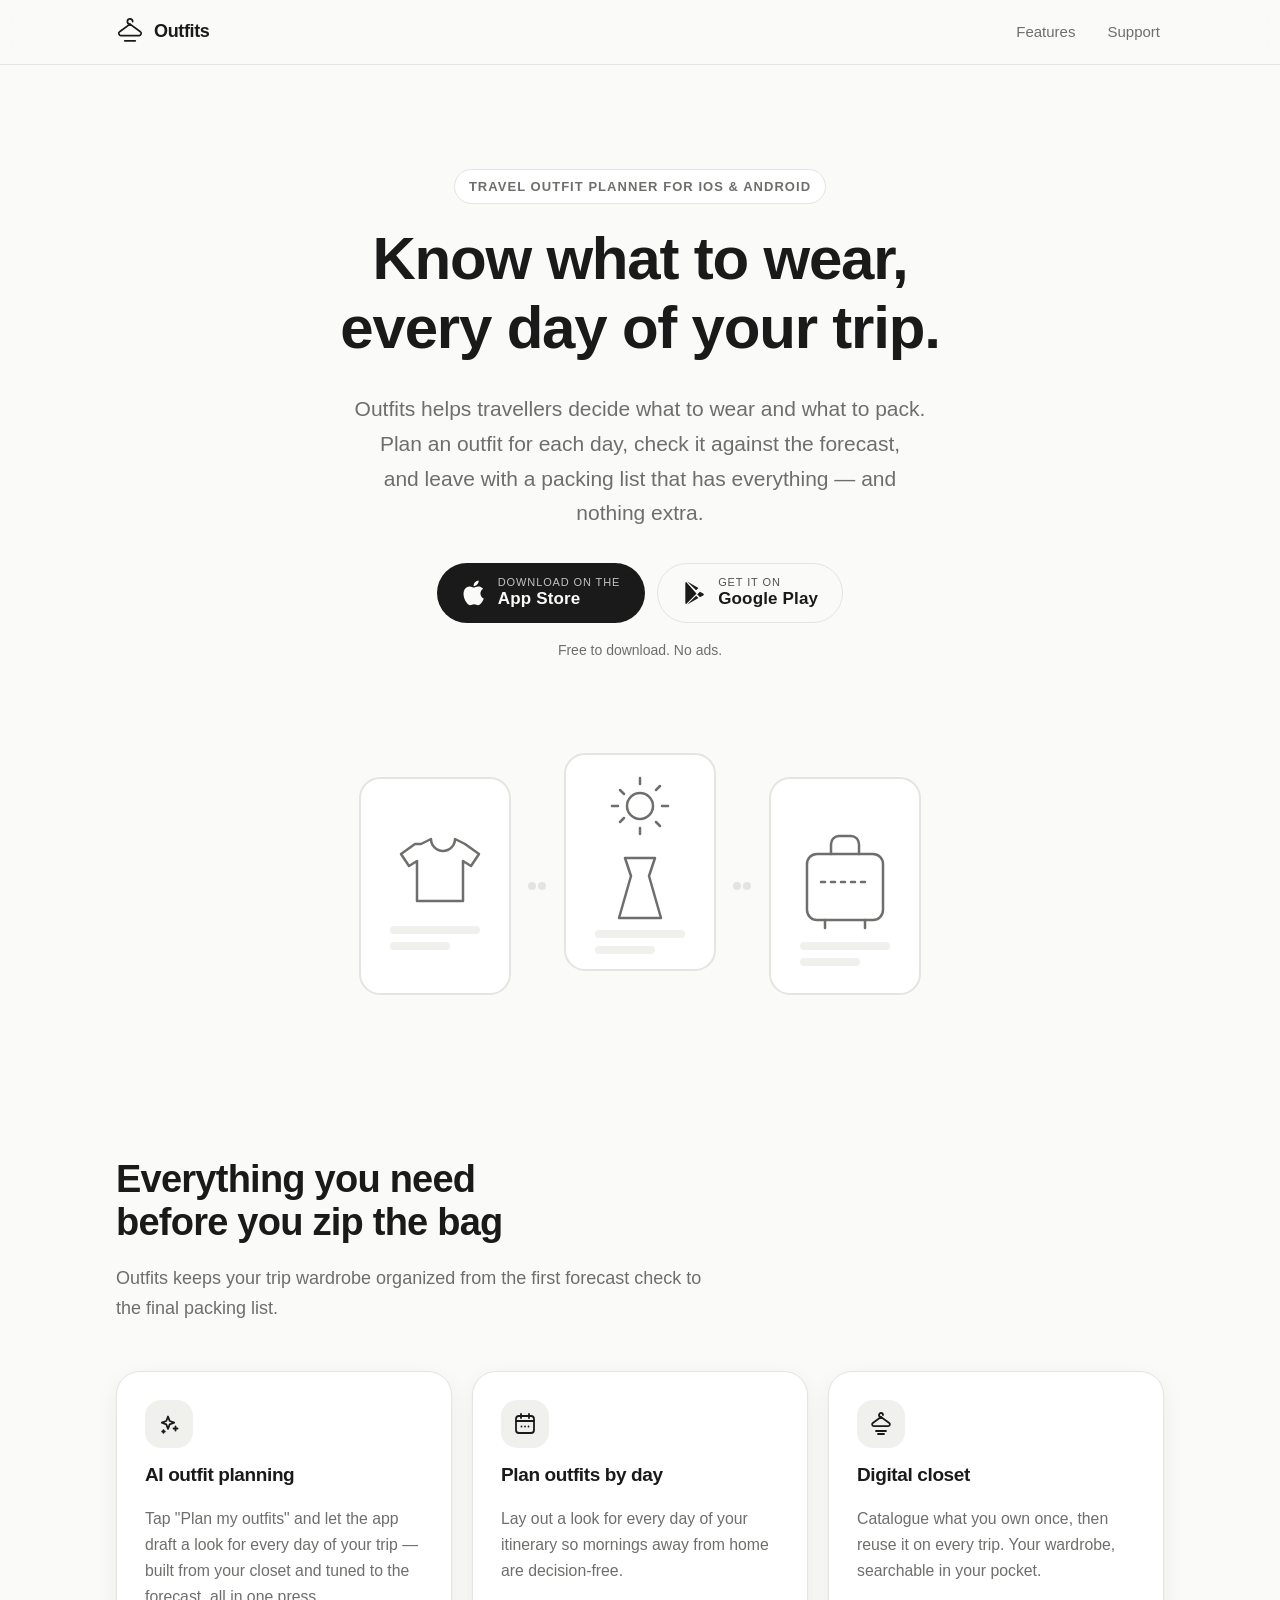
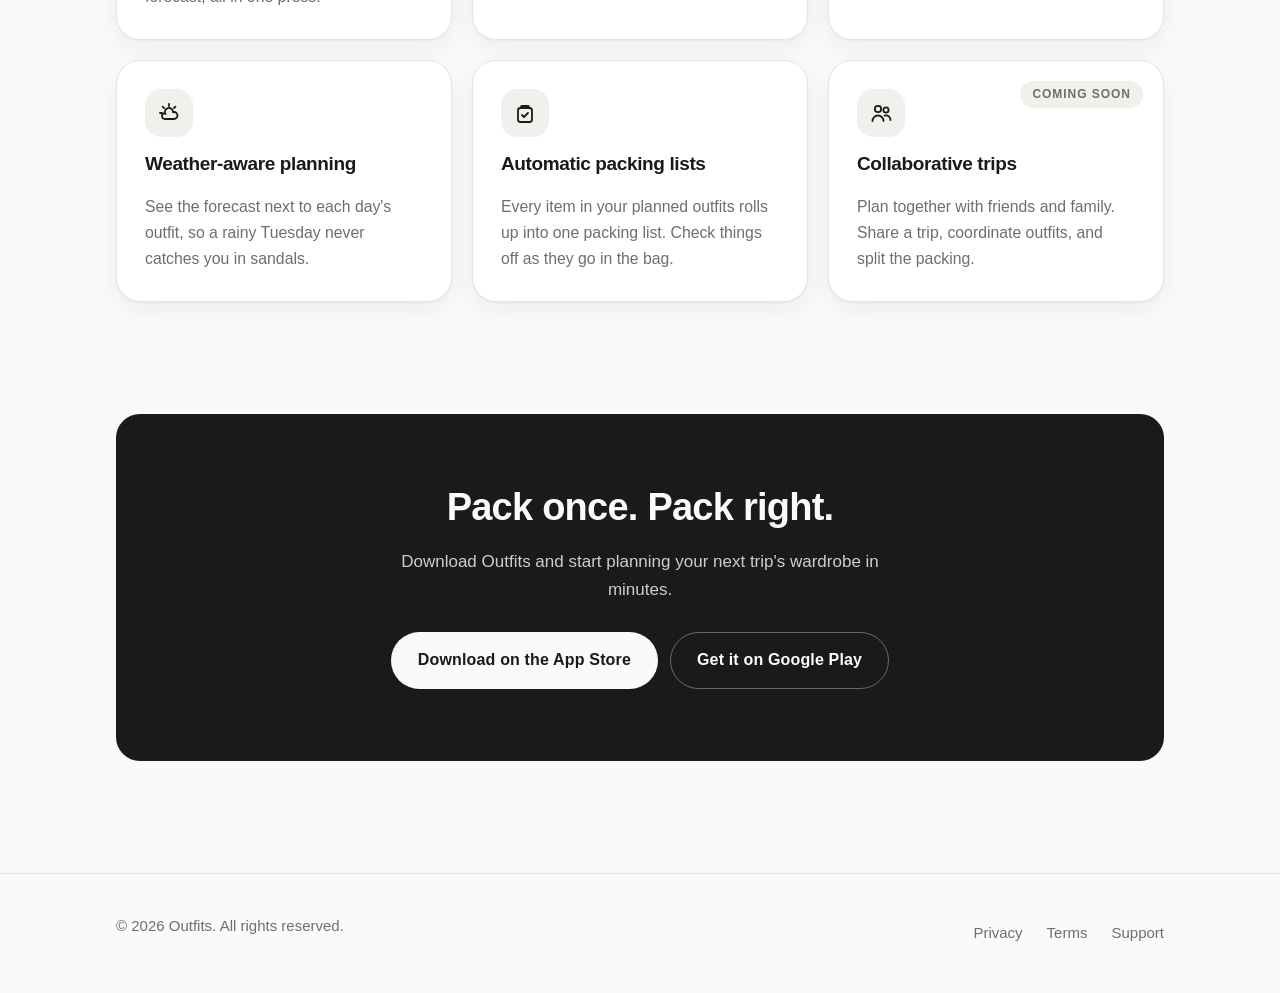
==== index.html @ 60d80e7b "Add AI outfit planning feature card, remove "Made for your phone" card Co-authored-by: Cursor <curso" ====
<!DOCTYPE html>
<html lang="en">
<head>
  <meta charset="utf-8">
  <meta name="viewport" content="width=device-width, initial-scale=1">
  <title>Outfits — Plan what to wear on every trip</title>
  <meta name="description" content="Outfits is a travel outfit planner for iOS and Android. Plan outfits for every day of a trip, organize your closet, check the forecast, and pack exactly what you need.">
  <link rel="canonical" href="https://outfitstravel.app/">

  <meta name="theme-color" content="#fafaf8" media="(prefers-color-scheme: light)">
  <meta name="theme-color" content="#0e0e0f" media="(prefers-color-scheme: dark)">

  <!-- TODO: Replace favicon.svg with the final app icon (and add a PNG fallback + apple-touch-icon if desired). -->
  <link rel="icon" href="/favicon.svg" type="image/svg+xml">

  <!-- Open Graph -->
  <meta property="og:type" content="website">
  <meta property="og:site_name" content="Outfits">
  <meta property="og:title" content="Outfits — Plan what to wear on every trip">
  <meta property="og:description" content="Plan outfits for every day of a trip, organize your closet, check the forecast, and pack exactly what you need.">
  <meta property="og:url" content="https://outfitstravel.app/">
  <!-- TODO: Create a 1200x630 social preview image and place it at /assets/og-image.png -->
  <meta property="og:image" content="https://outfitstravel.app/assets/og-image.png">

  <!-- Twitter Card -->
  <meta name="twitter:card" content="summary_large_image">
  <meta name="twitter:title" content="Outfits — Plan what to wear on every trip">
  <meta name="twitter:description" content="Plan outfits for every day of a trip, organize your closet, check the forecast, and pack exactly what you need.">
  <meta name="twitter:image" content="https://outfitstravel.app/assets/og-image.png">

  <link rel="stylesheet" href="/styles.css">
  <script src="/script.js" defer></script>
</head>
<body>
  <a class="skip-link" href="#main">Skip to content</a>

  <header class="site-header">
    <div class="container site-header__inner">
      <a class="brand" href="/" aria-label="Outfits home">
        <svg viewBox="0 0 32 32" fill="none" stroke="currentColor" stroke-width="2" stroke-linecap="round" stroke-linejoin="round" aria-hidden="true">
          <path d="M16 7a3 3 0 1 1 3-3"/>
          <path d="M16 7 4.5 15.5A2.4 2.4 0 0 0 6 20h20a2.4 2.4 0 0 0 1.5-4.5L16 7z"/>
          <path d="M10 26h12"/>
        </svg>
        Outfits
      </a>
      <nav class="site-nav" aria-label="Primary">
        <a href="/#features">Features</a>
        <a href="/support/">Support</a>
      </nav>
    </div>
  </header>

  <main id="main">
    <!-- Hero -->
    <section class="hero container">
      <p class="hero__eyebrow fade-up">Travel outfit planner for iOS &amp; Android</p>
      <h1 class="fade-up">Know what to wear,<br>every day of your trip.</h1>
      <p class="hero__lede fade-up fade-up--late">
        Outfits helps travellers decide what to wear and what to pack.
        Plan an outfit for each day, check it against the forecast, and
        leave with a packing list that has everything — and nothing extra.
      </p>
      <div class="btn-row fade-up fade-up--late">
        <!-- TODO: Replace with the real App Store URL -->
        <a class="btn btn--primary btn--store" href="https://apps.apple.com/app/idAPP_STORE_ID">
          <svg class="btn__icon" viewBox="0 0 24 24" fill="currentColor" aria-hidden="true">
            <path d="M17.05 12.54c-.03-2.9 2.37-4.29 2.48-4.36-1.35-1.97-3.45-2.24-4.2-2.27-1.79-.18-3.49 1.05-4.4 1.05-.9 0-2.3-1.02-3.79-1-1.95.03-3.74 1.13-4.74 2.87-2.02 3.5-.52 8.69 1.45 11.53.96 1.39 2.11 2.95 3.62 2.9 1.45-.06 2-.94 3.75-.94s2.25.94 3.79.91c1.56-.03 2.55-1.42 3.51-2.82 1.1-1.62 1.56-3.18 1.58-3.26-.03-.02-3.03-1.16-3.05-4.61zM14.16 4.02c.8-.97 1.34-2.32 1.19-3.66-1.15.05-2.55.77-3.38 1.74-.74.86-1.39 2.23-1.22 3.55 1.29.1 2.6-.65 3.41-1.63z"/>
          </svg>
          <span class="btn__label"><small>Download on the</small><span>App Store</span></span>
        </a>
        <!-- TODO: Replace with the real Google Play URL -->
        <a class="btn btn--secondary btn--store" href="https://play.google.com/store/apps/details?id=ANDROID_PACKAGE_NAME">
          <svg class="btn__icon" viewBox="0 0 24 24" fill="currentColor" aria-hidden="true">
            <path d="M3.6 1.8c-.34.36-.54.9-.54 1.6v17.2c0 .7.2 1.24.54 1.6l.08.08L13.3 12.6v-.23L3.68 1.72l-.08.08zm12.9 14L14.03 13.3l2.47-2.48 3.02 1.72c.86.49.86 1.29 0 1.78l-3.02 1.5zM4.8 22.6l10.36-5.9-2.13-2.13L4.8 22.6zm0-21.2 8.23 8.03 2.13-2.13L4.8 1.4z"/>
          </svg>
          <span class="btn__label"><small>Get it on</small><span>Google Play</span></span>
        </a>
      </div>
      <p class="hero__note fade-up fade-up--late">Free to download. No ads.</p>

      <!-- Decorative illustration: day cards, weather, and a packed suitcase -->
      <div class="hero__art fade-up fade-up--late" aria-hidden="true">
        <svg viewBox="0 0 640 320" fill="none">
          <g stroke="var(--color-divider)" stroke-width="2">
            <rect x="40" y="52" width="150" height="216" rx="20" fill="var(--color-surface)"/>
            <rect x="245" y="28" width="150" height="216" rx="20" fill="var(--color-surface)"/>
            <rect x="450" y="52" width="150" height="216" rx="20" fill="var(--color-surface)"/>
          </g>
          <!-- Card 1: shirt -->
          <g stroke="var(--color-subtext)" stroke-width="2.5" stroke-linecap="round" stroke-linejoin="round">
            <path d="M95 118l-14 10 8 12 8-5v40h46v-40l8 5 8-12-14-10-10-5a12 12 0 0 1-24 0l-10 5z"/>
          </g>
          <rect x="70" y="200" width="90" height="8" rx="4" fill="var(--color-bg-2)"/>
          <rect x="70" y="216" width="60" height="8" rx="4" fill="var(--color-bg-2)"/>
          <!-- Card 2: sun + dress -->
          <g stroke="var(--color-subtext)" stroke-width="2.5" stroke-linecap="round" stroke-linejoin="round">
            <circle cx="320" cy="80" r="13"/>
            <path d="M320 58v-6M320 108v-6M342 80h6M292 80h6M336 64l4-4M300 96l4-4M336 96l4 4M300 64l4 4"/>
            <path d="M305 132h30l-6 18 12 42h-42l12-42-6-18z"/>
          </g>
          <rect x="275" y="204" width="90" height="8" rx="4" fill="var(--color-bg-2)"/>
          <rect x="275" y="220" width="60" height="8" rx="4" fill="var(--color-bg-2)"/>
          <!-- Card 3: suitcase -->
          <g stroke="var(--color-subtext)" stroke-width="2.5" stroke-linecap="round" stroke-linejoin="round">
            <rect x="487" y="128" width="76" height="66" rx="10"/>
            <path d="M511 128v-10a8 8 0 0 1 8-8h12a8 8 0 0 1 8 8v10M505 194v8M545 194v8"/>
            <path d="M501 156h48" stroke-dasharray="4 6"/>
          </g>
          <rect x="480" y="216" width="90" height="8" rx="4" fill="var(--color-bg-2)"/>
          <rect x="480" y="232" width="60" height="8" rx="4" fill="var(--color-bg-2)"/>
          <!-- Connector dots -->
          <g fill="var(--color-divider)">
            <circle cx="212" cy="160" r="4"/>
            <circle cx="222" cy="160" r="4"/>
            <circle cx="417" cy="160" r="4"/>
            <circle cx="427" cy="160" r="4"/>
          </g>
        </svg>
      </div>
    </section>

    <!-- Features -->
    <section id="features" class="section container" aria-labelledby="features-title">
      <div class="section__header reveal">
        <h2 id="features-title">Everything you need before you zip the bag</h2>
        <p>Outfits keeps your trip wardrobe organized from the first forecast check to the final packing list.</p>
      </div>
      <div class="feature-grid">
        <article class="card reveal">
          <div class="card__icon">
            <svg viewBox="0 0 24 24" fill="none" stroke="currentColor" stroke-width="1.8" stroke-linecap="round" stroke-linejoin="round" aria-hidden="true">
              <path d="M11 4.5 12.7 9l4.5 1.7-4.5 1.7L11 16.9l-1.7-4.5-4.5-1.7L9.3 9 11 4.5z"/>
              <path d="M18.5 14.5v4M16.5 16.5h4"/>
              <path d="M6.5 18.2v2.6M5.2 19.5h2.6"/>
            </svg>
          </div>
          <h3>AI outfit planning</h3>
          <p>Tap "Plan my outfits" and let the app draft a look for every day of your trip — built from your closet and tuned to the forecast, all in one press.</p>
        </article>

        <article class="card reveal">
          <div class="card__icon">
            <svg viewBox="0 0 24 24" fill="none" stroke="currentColor" stroke-width="1.8" stroke-linecap="round" stroke-linejoin="round" aria-hidden="true">
              <rect x="3" y="4" width="18" height="17" rx="3"/>
              <path d="M3 9h18M8 2v4M16 2v4M8.5 14.5h.01M12 14.5h.01M15.5 14.5h.01"/>
            </svg>
          </div>
          <h3>Plan outfits by day</h3>
          <p>Lay out a look for every day of your itinerary so mornings away from home are decision-free.</p>
        </article>

        <article class="card reveal">
          <div class="card__icon">
            <svg viewBox="0 0 24 24" fill="none" stroke="currentColor" stroke-width="1.8" stroke-linecap="round" stroke-linejoin="round" aria-hidden="true">
              <path d="M12 5a2 2 0 1 1 2-2"/>
              <path d="M12 5 3.8 11a1.8 1.8 0 0 0 1.1 3.2h14.2a1.8 1.8 0 0 0 1.1-3.2L12 5z"/>
              <path d="M7 19h10M9 22h6"/>
            </svg>
          </div>
          <h3>Digital closet</h3>
          <p>Catalogue what you own once, then reuse it on every trip. Your wardrobe, searchable in your pocket.</p>
        </article>

        <article class="card reveal">
          <div class="card__icon">
            <svg viewBox="0 0 24 24" fill="none" stroke="currentColor" stroke-width="1.8" stroke-linecap="round" stroke-linejoin="round" aria-hidden="true">
              <path d="M12 3v2M5.6 5.6l1.4 1.4M3 12h2M18.4 5.6 17 7"/>
              <path d="M8.5 13a4 4 0 1 1 7.4-2H17a3.5 3.5 0 0 1 0 7H8a3 3 0 0 1-.5-5.96"/>
            </svg>
          </div>
          <h3>Weather-aware planning</h3>
          <p>See the forecast next to each day's outfit, so a rainy Tuesday never catches you in sandals.</p>
        </article>

        <article class="card reveal">
          <div class="card__icon">
            <svg viewBox="0 0 24 24" fill="none" stroke="currentColor" stroke-width="1.8" stroke-linecap="round" stroke-linejoin="round" aria-hidden="true">
              <path d="M9 5h6a1 1 0 0 1 1 1v1H8V6a1 1 0 0 1 1-1z"/>
              <rect x="5" y="7" width="14" height="14" rx="2.5"/>
              <path d="m9 14 2 2 4-4"/>
            </svg>
          </div>
          <h3>Automatic packing lists</h3>
          <p>Every item in your planned outfits rolls up into one packing list. Check things off as they go in the bag.</p>
        </article>

        <article class="card reveal">
          <span class="tag">Coming soon</span>
          <div class="card__icon">
            <svg viewBox="0 0 24 24" fill="none" stroke="currentColor" stroke-width="1.8" stroke-linecap="round" stroke-linejoin="round" aria-hidden="true">
              <circle cx="9" cy="8" r="3.2"/>
              <path d="M3.5 20a5.5 5.5 0 0 1 11 0"/>
              <circle cx="17" cy="9" r="2.6"/>
              <path d="M15.5 14.6a4.6 4.6 0 0 1 6 4.4"/>
            </svg>
          </div>
          <h3>Collaborative trips</h3>
          <p>Plan together with friends and family. Share a trip, coordinate outfits, and split the packing.</p>
        </article>
      </div>
    </section>

    <!-- Closing CTA -->
    <section class="container" aria-labelledby="cta-title">
      <div class="cta-band reveal">
        <h2 id="cta-title">Pack once. Pack right.</h2>
        <p>Download Outfits and start planning your next trip's wardrobe in minutes.</p>
        <div class="btn-row">
          <!-- TODO: Replace with the real App Store URL -->
          <a class="btn btn--primary" href="https://apps.apple.com/app/idAPP_STORE_ID">Download on the App Store</a>
          <!-- TODO: Replace with the real Google Play URL -->
          <a class="btn btn--secondary" href="https://play.google.com/store/apps/details?id=ANDROID_PACKAGE_NAME">Get it on Google Play</a>
        </div>
      </div>
    </section>
  </main>

  <footer class="site-footer">
    <div class="container site-footer__inner">
      <p>&copy; <span data-year>2026</span> Outfits. All rights reserved.</p>
      <nav aria-label="Footer">
        <a href="/privacy/">Privacy</a>
        <a href="/terms/">Terms</a>
        <a href="/support/">Support</a>
      </nav>
    </div>
  </footer>
</body>
</html>
---- styles.css ----
/* ==========================================================================
   Outfits — outfitstravel.app
   Single shared stylesheet for every page. Mobile-first.
   Palette mirrors the in-app brand: near-black ink on warm off-white paper.
   ========================================================================== */

/* --------------------------------------------------------------------------
   1. Design tokens
   -------------------------------------------------------------------------- */

:root {
  color-scheme: light dark;

  /* Colour */
  --color-ink: #1a1a1a;
  --color-text: #1a1a1a;
  --color-subtext: #6e6e6b;
  --color-bg: #fafaf8;
  --color-bg-2: #f0f0ed;
  --color-surface: #ffffff;
  --color-divider: #e4e4e0;
  --color-on-ink: #fafaf8;

  /* Type */
  --font-sans: -apple-system, BlinkMacSystemFont, "SF Pro Text", "Segoe UI",
    Roboto, "Helvetica Neue", Arial, sans-serif;
  --tracking-tight: -0.02em;
  --tracking-wide: 0.08em;

  /* Shape & elevation */
  --radius-sm: 10px;
  --radius-md: 16px;
  --radius-lg: 24px;
  --radius-pill: 999px;
  --shadow-card: 0 1px 2px rgba(26, 26, 26, 0.04),
    0 8px 24px rgba(26, 26, 26, 0.06);
  --shadow-card-hover: 0 2px 4px rgba(26, 26, 26, 0.05),
    0 16px 40px rgba(26, 26, 26, 0.1);

  /* Layout */
  --container-max: 68rem;
  --container-pad: 1.25rem;
  --section-gap: clamp(4rem, 10vw, 7rem);

  /* Motion */
  --ease-out: cubic-bezier(0.22, 1, 0.36, 1);
  --duration: 500ms;
}

@media (prefers-color-scheme: dark) {
  :root {
    --color-ink: #f2f2f0;
    --color-text: #f5f5f4;
    --color-subtext: #a1a19e;
    --color-bg: #0e0e0f;
    --color-bg-2: #1c1c1e;
    --color-surface: #232325;
    --color-divider: #3a3a3c;
    --color-on-ink: #0e0e0f;
    --shadow-card: 0 1px 2px rgba(0, 0, 0, 0.3), 0 8px 24px rgba(0, 0, 0, 0.35);
    --shadow-card-hover: 0 2px 4px rgba(0, 0, 0, 0.35),
      0 16px 40px rgba(0, 0, 0, 0.45);
  }
}

/* --------------------------------------------------------------------------
   2. Base
   -------------------------------------------------------------------------- */

*,
*::before,
*::after {
  box-sizing: border-box;
}

html {
  -webkit-text-size-adjust: 100%;
  scroll-behavior: smooth;
}

body {
  margin: 0;
  font-family: var(--font-sans);
  font-size: 1.0625rem;
  line-height: 1.65;
  color: var(--color-text);
  background: var(--color-bg);
  -webkit-font-smoothing: antialiased;
  text-rendering: optimizeLegibility;
}

h1,
h2,
h3,
h4 {
  margin: 0 0 0.5em;
  line-height: 1.15;
  letter-spacing: var(--tracking-tight);
  font-weight: 700;
  text-wrap: balance;
}

h1 {
  font-size: clamp(2.25rem, 6vw, 3.75rem);
}

h2 {
  font-size: clamp(1.625rem, 4vw, 2.375rem);
}

h3 {
  font-size: 1.1875rem;
}

p {
  margin: 0 0 1em;
}

a {
  color: inherit;
  text-underline-offset: 0.2em;
}

img,
svg {
  display: block;
  max-width: 100%;
}

:focus-visible {
  outline: 2px solid var(--color-ink);
  outline-offset: 3px;
  border-radius: 4px;
}

::selection {
  background: var(--color-ink);
  color: var(--color-on-ink);
}

.container {
  max-width: var(--container-max);
  margin-inline: auto;
  padding-inline: var(--container-pad);
}

.container--narrow {
  max-width: 44rem;
}

.visually-hidden {
  position: absolute;
  width: 1px;
  height: 1px;
  padding: 0;
  margin: -1px;
  overflow: hidden;
  clip: rect(0 0 0 0);
  white-space: nowrap;
  border: 0;
}

.skip-link {
  position: absolute;
  top: 0.75rem;
  left: 0.75rem;
  z-index: 100;
  padding: 0.625rem 1rem;
  background: var(--color-ink);
  color: var(--color-on-ink);
  border-radius: var(--radius-pill);
  font-weight: 600;
  text-decoration: none;
  transform: translateY(-200%);
}

.skip-link:focus {
  transform: none;
}

/* --------------------------------------------------------------------------
   3. Buttons
   -------------------------------------------------------------------------- */

.btn {
  display: inline-flex;
  align-items: center;
  justify-content: center;
  gap: 0.625rem;
  padding: 0.875rem 1.625rem;
  border: 1px solid transparent;
  border-radius: var(--radius-pill);
  font: inherit;
  font-size: 1rem;
  font-weight: 600;
  letter-spacing: 0.01em;
  text-decoration: none;
  cursor: pointer;
  transition: transform 200ms var(--ease-out), box-shadow 200ms var(--ease-out),
    background-color 200ms var(--ease-out);
}

.btn:hover {
  transform: translateY(-1px);
}

.btn:active {
  transform: translateY(0);
}

.btn--primary {
  background: var(--color-ink);
  color: var(--color-on-ink);
}

.btn--primary:hover {
  box-shadow: var(--shadow-card);
}

.btn--secondary {
  background: transparent;
  color: var(--color-text);
  border-color: var(--color-divider);
}

.btn--secondary:hover {
  background: var(--color-bg-2);
}

/* Store badges: two-line label with platform glyph */
.btn--store {
  padding: 0.75rem 1.5rem;
  text-align: left;
}

.btn--store .btn__icon {
  flex: none;
  width: 1.625rem;
  height: 1.625rem;
}

.btn--store .btn__label {
  display: flex;
  flex-direction: column;
  line-height: 1.2;
}

.btn--store .btn__label small {
  font-size: 0.6875rem;
  font-weight: 500;
  letter-spacing: var(--tracking-wide);
  text-transform: uppercase;
  opacity: 0.75;
}

.btn--store .btn__label span {
  font-size: 1.0625rem;
}

.btn-row {
  display: flex;
  flex-wrap: wrap;
  gap: 0.75rem;
}

/* --------------------------------------------------------------------------
   4. Header & footer
   -------------------------------------------------------------------------- */

.site-header {
  position: sticky;
  top: 0;
  z-index: 50;
  background: color-mix(in srgb, var(--color-bg) 85%, transparent);
  -webkit-backdrop-filter: blur(12px);
  backdrop-filter: blur(12px);
  border-bottom: 1px solid var(--color-divider);
}

.site-header__inner {
  display: flex;
  align-items: center;
  justify-content: space-between;
  gap: 1rem;
  min-height: 4rem;
}

.brand {
  display: inline-flex;
  align-items: center;
  gap: 0.625rem;
  font-weight: 700;
  font-size: 1.125rem;
  letter-spacing: var(--tracking-tight);
  text-decoration: none;
}

.brand svg {
  width: 1.75rem;
  height: 1.75rem;
}

.site-nav {
  display: flex;
  align-items: center;
  gap: 0.25rem 1.5rem;
}

.site-nav a {
  font-size: 0.9375rem;
  font-weight: 500;
  color: var(--color-subtext);
  text-decoration: none;
  padding: 0.375rem 0.25rem;
}

.site-nav a:hover,
.site-nav a[aria-current="page"] {
  color: var(--color-text);
}

.site-footer {
  margin-top: var(--section-gap);
  border-top: 1px solid var(--color-divider);
  padding-block: 2.5rem;
  color: var(--color-subtext);
  font-size: 0.9375rem;
}

.site-footer__inner {
  display: flex;
  flex-direction: column;
  gap: 1.25rem;
}

.site-footer nav {
  display: flex;
  flex-wrap: wrap;
  gap: 0.5rem 1.5rem;
}

.site-footer a {
  color: inherit;
  text-decoration: none;
}

.site-footer a:hover {
  color: var(--color-text);
  text-decoration: underline;
}

@media (min-width: 640px) {
  .site-footer__inner {
    flex-direction: row;
    align-items: center;
    justify-content: space-between;
  }
}

/* --------------------------------------------------------------------------
   5. Hero
   -------------------------------------------------------------------------- */

.hero {
  padding-block: clamp(3.5rem, 9vw, 6.5rem) 0;
  text-align: center;
}

.hero__eyebrow {
  display: inline-block;
  margin-bottom: 1.25rem;
  padding: 0.375rem 0.875rem;
  border: 1px solid var(--color-divider);
  border-radius: var(--radius-pill);
  background: var(--color-surface);
  font-size: 0.8125rem;
  font-weight: 600;
  letter-spacing: var(--tracking-wide);
  text-transform: uppercase;
  color: var(--color-subtext);
}

.hero__lede {
  max-width: 36rem;
  margin: 0 auto 2rem;
  font-size: clamp(1.125rem, 2.5vw, 1.3125rem);
  color: var(--color-subtext);
  text-wrap: pretty;
}

.hero .btn-row {
  justify-content: center;
}

.hero__note {
  margin-top: 1rem;
  font-size: 0.875rem;
  color: var(--color-subtext);
}

.hero__art {
  max-width: 40rem;
  margin: clamp(2.5rem, 6vw, 4rem) auto 0;
}

.hero__art svg {
  width: 100%;
  height: auto;
}

/* --------------------------------------------------------------------------
   6. Sections & feature cards
   -------------------------------------------------------------------------- */

.section {
  padding-top: var(--section-gap);
}

.section__header {
  max-width: 38rem;
  margin-bottom: clamp(2rem, 5vw, 3rem);
}

.section__header p {
  color: var(--color-subtext);
  font-size: 1.125rem;
  margin: 0;
}

.feature-grid {
  display: grid;
  gap: 1.25rem;
  grid-template-columns: 1fr;
}

@media (min-width: 640px) {
  .feature-grid {
    grid-template-columns: repeat(2, 1fr);
  }
}

@media (min-width: 960px) {
  .feature-grid {
    grid-template-columns: repeat(3, 1fr);
  }
}

.card {
  position: relative;
  display: flex;
  flex-direction: column;
  gap: 1rem;
  padding: 1.75rem;
  background: var(--color-surface);
  border: 1px solid var(--color-divider);
  border-radius: var(--radius-lg);
  box-shadow: var(--shadow-card);
  transition: box-shadow 300ms var(--ease-out), transform 300ms var(--ease-out);
}

.card:hover {
  box-shadow: var(--shadow-card-hover);
  transform: translateY(-2px);
}

.card__icon {
  display: grid;
  place-items: center;
  width: 3rem;
  height: 3rem;
  border-radius: var(--radius-md);
  background: var(--color-bg-2);
}

.card__icon svg {
  width: 1.5rem;
  height: 1.5rem;
}

.card h3 {
  margin-bottom: 0.25rem;
}

.card p {
  margin: 0;
  color: var(--color-subtext);
  font-size: 0.9875rem;
}

.tag {
  position: absolute;
  top: 1.25rem;
  right: 1.25rem;
  padding: 0.25rem 0.75rem;
  border-radius: var(--radius-pill);
  background: var(--color-bg-2);
  font-size: 0.75rem;
  font-weight: 600;
  letter-spacing: var(--tracking-wide);
  text-transform: uppercase;
  color: var(--color-subtext);
}

/* Closing call-to-action band */
.cta-band {
  margin-top: var(--section-gap);
  padding: clamp(2.5rem, 7vw, 4.5rem) 1.5rem;
  border-radius: var(--radius-lg);
  background: var(--color-ink);
  color: var(--color-on-ink);
  text-align: center;
}

.cta-band p {
  max-width: 30rem;
  margin: 0 auto 1.75rem;
  opacity: 0.8;
}

.cta-band .btn-row {
  justify-content: center;
}

.cta-band .btn--primary {
  background: var(--color-on-ink);
  color: var(--color-ink);
}

.cta-band .btn--secondary {
  color: inherit;
  border-color: color-mix(in srgb, var(--color-on-ink) 35%, transparent);
}

.cta-band .btn--secondary:hover {
  background: color-mix(in srgb, var(--color-on-ink) 12%, transparent);
}

.cta-band :focus-visible {
  outline-color: var(--color-on-ink);
}

/* --------------------------------------------------------------------------
   7. Prose pages (privacy, terms, support)
   -------------------------------------------------------------------------- */

.page-header {
  padding-block: clamp(3rem, 7vw, 5rem) 0;
}

.page-header p {
  color: var(--color-subtext);
  font-size: 1.125rem;
  max-width: 38rem;
  margin-bottom: 0;
}

.page-header .meta {
  display: block;
  margin-bottom: 1rem;
  font-size: 0.8125rem;
  font-weight: 600;
  letter-spacing: var(--tracking-wide);
  text-transform: uppercase;
  color: var(--color-subtext);
}

.prose {
  padding-top: clamp(2rem, 5vw, 3rem);
}

.prose h2 {
  font-size: 1.375rem;
  margin-top: 2.5em;
  padding-top: 1.25em;
  border-top: 1px solid var(--color-divider);
}

.prose h2:first-of-type {
  margin-top: 0;
  padding-top: 0;
  border-top: 0;
}

.prose ul {
  padding-left: 1.25rem;
  margin: 0 0 1em;
}

.prose li {
  margin-bottom: 0.375em;
}

.prose li::marker {
  color: var(--color-subtext);
}

/* Placeholder text pending legal review */
.todo {
  display: block;
  margin: 1em 0;
  padding: 0.875rem 1.125rem;
  border-left: 3px solid var(--color-ink);
  border-radius: 0 var(--radius-sm) var(--radius-sm) 0;
  background: var(--color-bg-2);
  font-size: 0.9375rem;
  color: var(--color-subtext);
}

.todo strong {
  color: var(--color-text);
}

/* --------------------------------------------------------------------------
   8. FAQ (support page)
   -------------------------------------------------------------------------- */

.faq {
  display: grid;
  gap: 0.75rem;
}

.faq details {
  background: var(--color-surface);
  border: 1px solid var(--color-divider);
  border-radius: var(--radius-md);
  box-shadow: var(--shadow-card);
}

.faq summary {
  display: flex;
  align-items: center;
  justify-content: space-between;
  gap: 1rem;
  padding: 1.125rem 1.375rem;
  font-weight: 600;
  cursor: pointer;
  list-style: none;
  border-radius: var(--radius-md);
}

.faq summary::-webkit-details-marker {
  display: none;
}

.faq summary::after {
  content: "";
  flex: none;
  width: 0.625rem;
  height: 0.625rem;
  border-right: 2px solid var(--color-subtext);
  border-bottom: 2px solid var(--color-subtext);
  transform: rotate(45deg);
  transition: transform 200ms var(--ease-out);
}

.faq details[open] summary::after {
  transform: rotate(225deg);
}

.faq .faq__body {
  padding: 0 1.375rem 1.25rem;
  color: var(--color-subtext);
}

.faq .faq__body p:last-child {
  margin-bottom: 0;
}

.contact-card {
  margin-top: 2.5rem;
  text-align: center;
  padding: 2.5rem 1.5rem;
}

.contact-card p {
  color: var(--color-subtext);
  max-width: 28rem;
  margin-inline: auto;
}

/* --------------------------------------------------------------------------
   9. Invite & 404 (centered stage layouts)
   -------------------------------------------------------------------------- */

.stage {
  display: flex;
  flex-direction: column;
  align-items: center;
  justify-content: center;
  min-height: calc(100vh - 4rem);
  padding-block: 3rem;
  text-align: center;
}

.stage__card {
  width: 100%;
  max-width: 30rem;
  padding: clamp(2rem, 6vw, 3rem);
  background: var(--color-surface);
  border: 1px solid var(--color-divider);
  border-radius: var(--radius-lg);
  box-shadow: var(--shadow-card);
}

.stage__card:hover {
  transform: none;
}

.stage__icon {
  width: 4.5rem;
  height: 4.5rem;
  margin: 0 auto 1.5rem;
  display: grid;
  place-items: center;
  border-radius: var(--radius-lg);
  background: var(--color-bg-2);
}

.stage__icon svg {
  width: 2.25rem;
  height: 2.25rem;
}

.stage h1 {
  font-size: clamp(1.5rem, 4vw, 1.875rem);
}

.stage .lede {
  color: var(--color-subtext);
  text-wrap: pretty;
}

.invite-token {
  display: inline-flex;
  align-items: center;
  gap: 0.5rem;
  margin-bottom: 1.5rem;
  padding: 0.375rem 1rem;
  border-radius: var(--radius-pill);
  background: var(--color-bg-2);
  font-size: 0.875rem;
  font-weight: 600;
  letter-spacing: 0.15em;
  color: var(--color-subtext);
}

.invite-steps {
  margin: 1.5rem 0;
  padding: 0;
  list-style: none;
  counter-reset: step;
  text-align: left;
  display: grid;
  gap: 0.875rem;
}

.invite-steps li {
  display: flex;
  gap: 0.875rem;
  align-items: baseline;
  color: var(--color-subtext);
  font-size: 0.9375rem;
}

.invite-steps li::before {
  counter-increment: step;
  content: counter(step);
  flex: none;
  display: inline-grid;
  place-items: center;
  width: 1.5rem;
  height: 1.5rem;
  border-radius: 50%;
  background: var(--color-ink);
  color: var(--color-on-ink);
  font-size: 0.75rem;
  font-weight: 700;
  transform: translateY(0.2em);
}

.invite-actions {
  display: grid;
  gap: 0.75rem;
  justify-items: stretch;
}

.invite-actions .btn {
  width: 100%;
}

.error-code {
  font-size: clamp(5rem, 20vw, 9rem);
  font-weight: 700;
  letter-spacing: var(--tracking-tight);
  line-height: 1;
  color: var(--color-divider);
  user-select: none;
}

/* --------------------------------------------------------------------------
   10. Motion
   -------------------------------------------------------------------------- */

/* Elements revealed on scroll (script.js adds .is-visible). The default
   state is fully visible so content never hides if JavaScript is off;
   the .js class is set on <html> by script.js before first paint. */
.js .reveal {
  opacity: 0;
  transform: translateY(16px);
  transition: opacity var(--duration) var(--ease-out),
    transform var(--duration) var(--ease-out);
}

.js .reveal.is-visible {
  opacity: 1;
  transform: none;
}

@keyframes fade-up {
  from {
    opacity: 0;
    transform: translateY(14px);
  }
  to {
    opacity: 1;
    transform: none;
  }
}

.fade-up {
  animation: fade-up 700ms var(--ease-out) backwards;
}

.fade-up--late {
  animation-delay: 120ms;
}

@media (prefers-reduced-motion: reduce) {
  html {
    scroll-behavior: auto;
  }

  *,
  *::before,
  *::after {
    animation-duration: 0.01ms !important;
    animation-iteration-count: 1 !important;
    transition-duration: 0.01ms !important;
  }

  .js .reveal {
    opacity: 1;
    transform: none;
  }
}
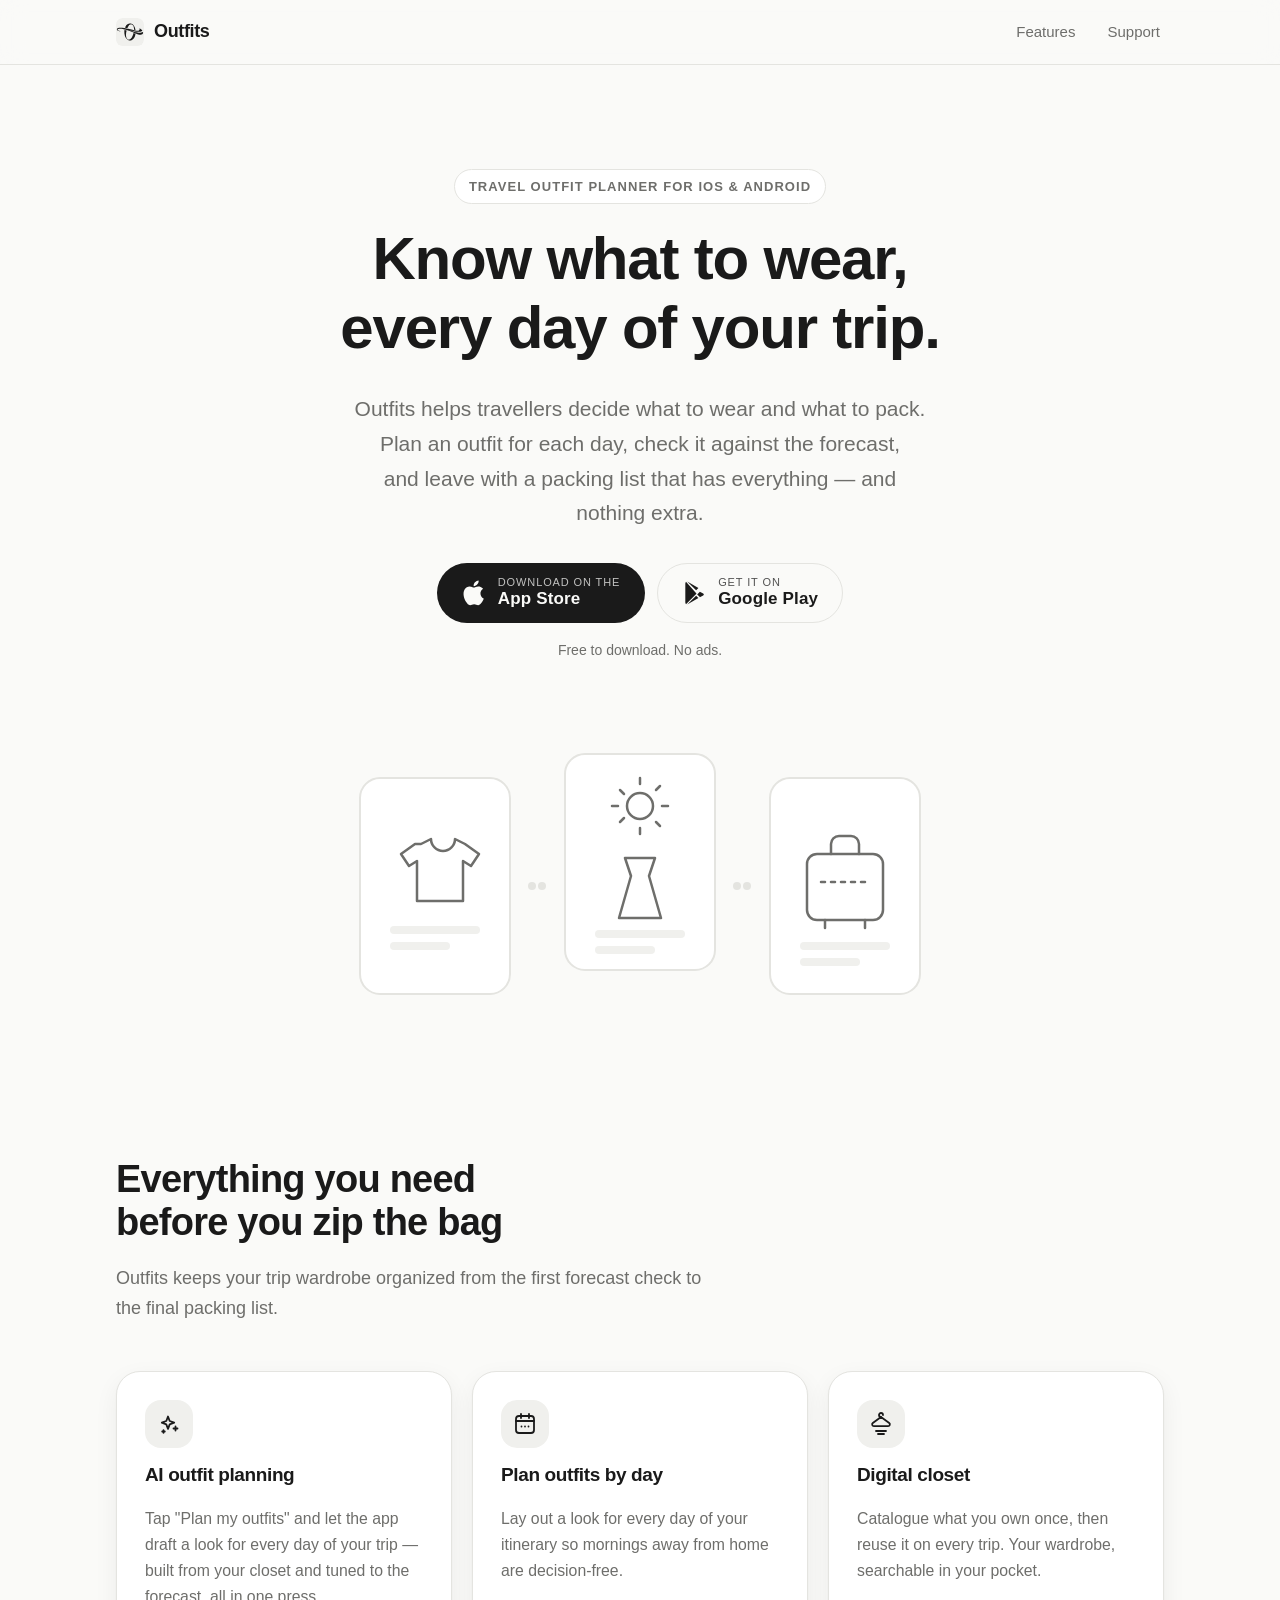
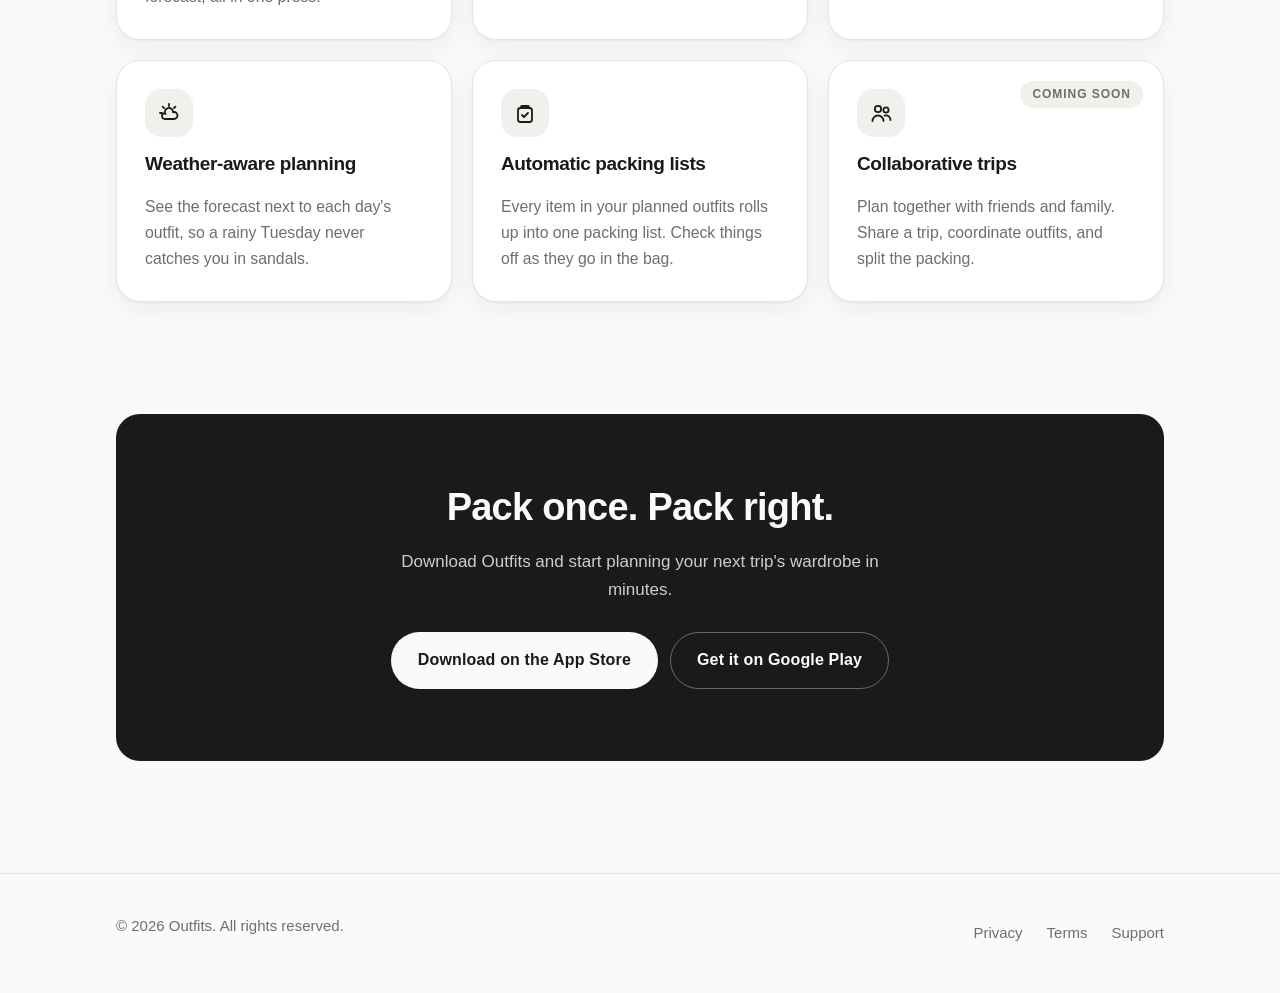
==== commit dd649cd4: "Replace the placeholder favicon with the new app icon. Co-authored-by: Cursor <cursoragent@cursor.co" ====
--- a/index.html
+++ b/index.html
@@ -10,8 +10,9 @@
   <meta name="theme-color" content="#fafaf8" media="(prefers-color-scheme: light)">
   <meta name="theme-color" content="#0e0e0f" media="(prefers-color-scheme: dark)">
 
-  <!-- TODO: Replace favicon.svg with the final app icon (and add a PNG fallback + apple-touch-icon if desired). -->
   <link rel="icon" href="/favicon.svg" type="image/svg+xml">
+  <link rel="icon" href="/favicon.png" type="image/png" sizes="32x32">
+  <link rel="apple-touch-icon" href="/apple-touch-icon.png">
 
   <!-- Open Graph -->
   <meta property="og:type" content="website">
@@ -37,11 +38,7 @@
   <header class="site-header">
     <div class="container site-header__inner">
       <a class="brand" href="/" aria-label="Outfits home">
-        <svg viewBox="0 0 32 32" fill="none" stroke="currentColor" stroke-width="2" stroke-linecap="round" stroke-linejoin="round" aria-hidden="true">
-          <path d="M16 7a3 3 0 1 1 3-3"/>
-          <path d="M16 7 4.5 15.5A2.4 2.4 0 0 0 6 20h20a2.4 2.4 0 0 0 1.5-4.5L16 7z"/>
-          <path d="M10 26h12"/>
-        </svg>
+        <img src="/favicon.svg" width="28" height="28" alt="">
         Outfits
       </a>
       <nav class="site-nav" aria-label="Primary">
@@ -62,15 +59,13 @@
         leave with a packing list that has everything — and nothing extra.
       </p>
       <div class="btn-row fade-up fade-up--late">
-        <!-- TODO: Replace with the real App Store URL -->
-        <a class="btn btn--primary btn--store" href="https://apps.apple.com/app/idAPP_STORE_ID">
+        <a class="btn btn--primary btn--store" href="https://apps.apple.com/us/app/outfits-travel-clothing-plans/id6467569577">
           <svg class="btn__icon" viewBox="0 0 24 24" fill="currentColor" aria-hidden="true">
             <path d="M17.05 12.54c-.03-2.9 2.37-4.29 2.48-4.36-1.35-1.97-3.45-2.24-4.2-2.27-1.79-.18-3.49 1.05-4.4 1.05-.9 0-2.3-1.02-3.79-1-1.95.03-3.74 1.13-4.74 2.87-2.02 3.5-.52 8.69 1.45 11.53.96 1.39 2.11 2.95 3.62 2.9 1.45-.06 2-.94 3.75-.94s2.25.94 3.79.91c1.56-.03 2.55-1.42 3.51-2.82 1.1-1.62 1.56-3.18 1.58-3.26-.03-.02-3.03-1.16-3.05-4.61zM14.16 4.02c.8-.97 1.34-2.32 1.19-3.66-1.15.05-2.55.77-3.38 1.74-.74.86-1.39 2.23-1.22 3.55 1.29.1 2.6-.65 3.41-1.63z"/>
           </svg>
           <span class="btn__label"><small>Download on the</small><span>App Store</span></span>
         </a>
-        <!-- TODO: Replace with the real Google Play URL -->
-        <a class="btn btn--secondary btn--store" href="https://play.google.com/store/apps/details?id=ANDROID_PACKAGE_NAME">
+        <a class="btn btn--secondary btn--store" href="https://play.google.com/store/apps/details?id=com.milesau.Outfits">
           <svg class="btn__icon" viewBox="0 0 24 24" fill="currentColor" aria-hidden="true">
             <path d="M3.6 1.8c-.34.36-.54.9-.54 1.6v17.2c0 .7.2 1.24.54 1.6l.08.08L13.3 12.6v-.23L3.68 1.72l-.08.08zm12.9 14L14.03 13.3l2.47-2.48 3.02 1.72c.86.49.86 1.29 0 1.78l-3.02 1.5zM4.8 22.6l10.36-5.9-2.13-2.13L4.8 22.6zm0-21.2 8.23 8.03 2.13-2.13L4.8 1.4z"/>
           </svg>
@@ -207,10 +202,8 @@
         <h2 id="cta-title">Pack once. Pack right.</h2>
         <p>Download Outfits and start planning your next trip's wardrobe in minutes.</p>
         <div class="btn-row">
-          <!-- TODO: Replace with the real App Store URL -->
-          <a class="btn btn--primary" href="https://apps.apple.com/app/idAPP_STORE_ID">Download on the App Store</a>
-          <!-- TODO: Replace with the real Google Play URL -->
-          <a class="btn btn--secondary" href="https://play.google.com/store/apps/details?id=ANDROID_PACKAGE_NAME">Get it on Google Play</a>
+          <a class="btn btn--primary" href="https://apps.apple.com/us/app/outfits-travel-clothing-plans/id6467569577">Download on the App Store</a>
+          <a class="btn btn--secondary" href="https://play.google.com/store/apps/details?id=com.milesau.Outfits">Get it on Google Play</a>
         </div>
       </div>
     </section>
--- a/styles.css
+++ b/styles.css
@@ -295,9 +295,12 @@
   text-decoration: none;
 }
 
-.brand svg {
+.brand svg,
+.brand img {
   width: 1.75rem;
   height: 1.75rem;
+  display: block;
+  border-radius: 0.4rem;
 }
 
 .site-nav {
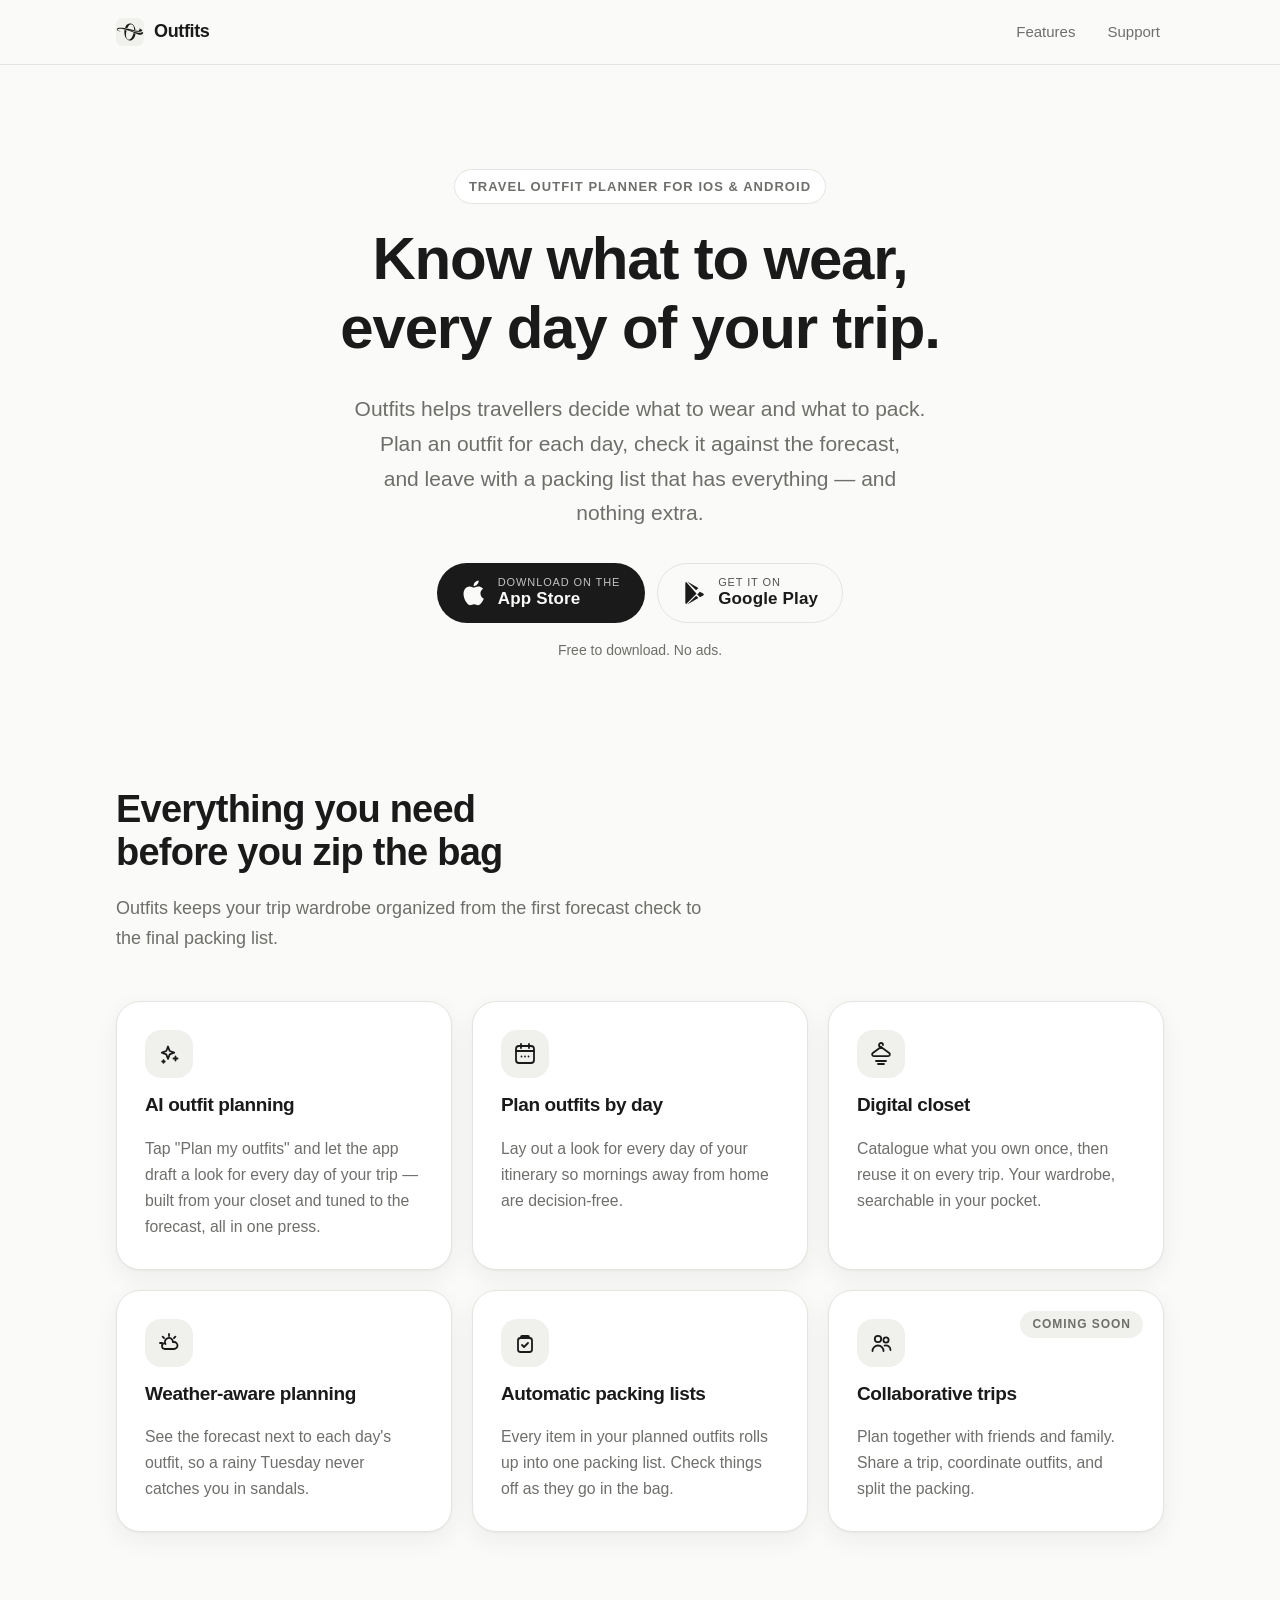
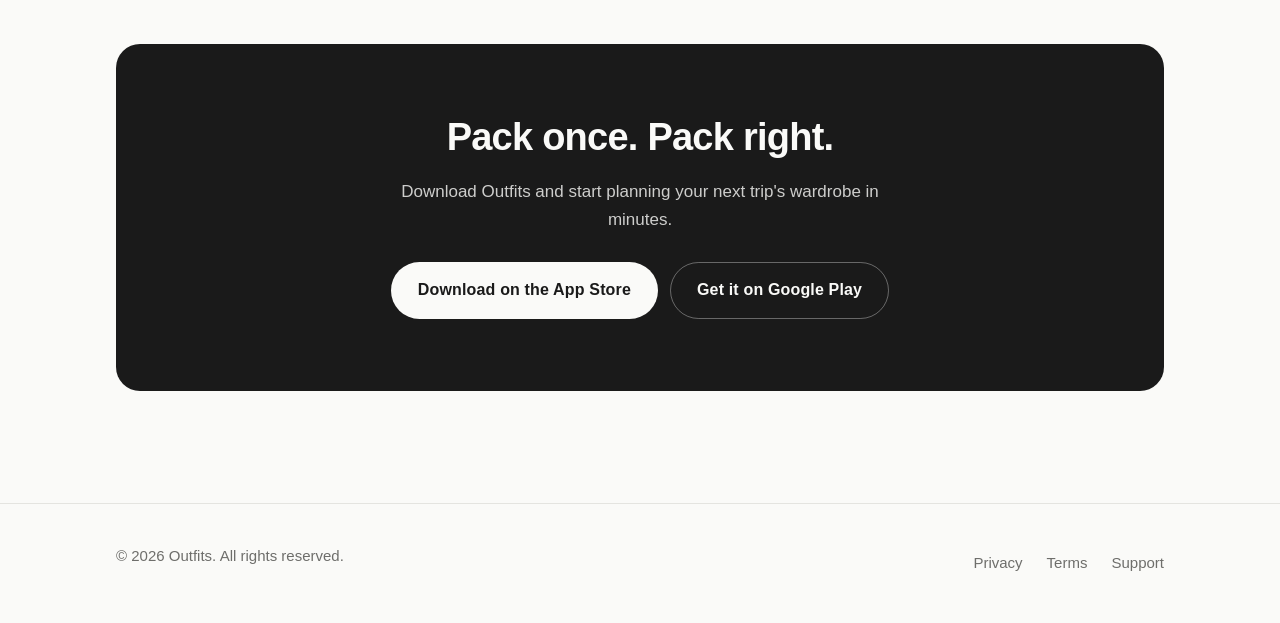
==== commit 63ab5034: "Remove the decorative hero illustration from the landing page. Co-authored-by: Cursor <cursoragent@c" ====
--- a/index.html
+++ b/index.html
@@ -10,6 +10,7 @@
   <meta name="theme-color" content="#fafaf8" media="(prefers-color-scheme: light)">
   <meta name="theme-color" content="#0e0e0f" media="(prefers-color-scheme: dark)">
 
+  <link rel="icon" href="/favicon.ico" sizes="32x32">
   <link rel="icon" href="/favicon.svg" type="image/svg+xml">
   <link rel="icon" href="/favicon.png" type="image/png" sizes="32x32">
   <link rel="apple-touch-icon" href="/apple-touch-icon.png">
@@ -73,46 +74,6 @@
         </a>
       </div>
       <p class="hero__note fade-up fade-up--late">Free to download. No ads.</p>
-
-      <!-- Decorative illustration: day cards, weather, and a packed suitcase -->
-      <div class="hero__art fade-up fade-up--late" aria-hidden="true">
-        <svg viewBox="0 0 640 320" fill="none">
-          <g stroke="var(--color-divider)" stroke-width="2">
-            <rect x="40" y="52" width="150" height="216" rx="20" fill="var(--color-surface)"/>
-            <rect x="245" y="28" width="150" height="216" rx="20" fill="var(--color-surface)"/>
-            <rect x="450" y="52" width="150" height="216" rx="20" fill="var(--color-surface)"/>
-          </g>
-          <!-- Card 1: shirt -->
-          <g stroke="var(--color-subtext)" stroke-width="2.5" stroke-linecap="round" stroke-linejoin="round">
-            <path d="M95 118l-14 10 8 12 8-5v40h46v-40l8 5 8-12-14-10-10-5a12 12 0 0 1-24 0l-10 5z"/>
-          </g>
-          <rect x="70" y="200" width="90" height="8" rx="4" fill="var(--color-bg-2)"/>
-          <rect x="70" y="216" width="60" height="8" rx="4" fill="var(--color-bg-2)"/>
-          <!-- Card 2: sun + dress -->
-          <g stroke="var(--color-subtext)" stroke-width="2.5" stroke-linecap="round" stroke-linejoin="round">
-            <circle cx="320" cy="80" r="13"/>
-            <path d="M320 58v-6M320 108v-6M342 80h6M292 80h6M336 64l4-4M300 96l4-4M336 96l4 4M300 64l4 4"/>
-            <path d="M305 132h30l-6 18 12 42h-42l12-42-6-18z"/>
-          </g>
-          <rect x="275" y="204" width="90" height="8" rx="4" fill="var(--color-bg-2)"/>
-          <rect x="275" y="220" width="60" height="8" rx="4" fill="var(--color-bg-2)"/>
-          <!-- Card 3: suitcase -->
-          <g stroke="var(--color-subtext)" stroke-width="2.5" stroke-linecap="round" stroke-linejoin="round">
-            <rect x="487" y="128" width="76" height="66" rx="10"/>
-            <path d="M511 128v-10a8 8 0 0 1 8-8h12a8 8 0 0 1 8 8v10M505 194v8M545 194v8"/>
-            <path d="M501 156h48" stroke-dasharray="4 6"/>
-          </g>
-          <rect x="480" y="216" width="90" height="8" rx="4" fill="var(--color-bg-2)"/>
-          <rect x="480" y="232" width="60" height="8" rx="4" fill="var(--color-bg-2)"/>
-          <!-- Connector dots -->
-          <g fill="var(--color-divider)">
-            <circle cx="212" cy="160" r="4"/>
-            <circle cx="222" cy="160" r="4"/>
-            <circle cx="417" cy="160" r="4"/>
-            <circle cx="427" cy="160" r="4"/>
-          </g>
-        </svg>
-      </div>
     </section>
 
     <!-- Features -->
--- a/styles.css
+++ b/styles.css
@@ -401,16 +401,6 @@
   color: var(--color-subtext);
 }
 
-.hero__art {
-  max-width: 40rem;
-  margin: clamp(2.5rem, 6vw, 4rem) auto 0;
-}
-
-.hero__art svg {
-  width: 100%;
-  height: auto;
-}
-
 /* --------------------------------------------------------------------------
    6. Sections & feature cards
    -------------------------------------------------------------------------- */
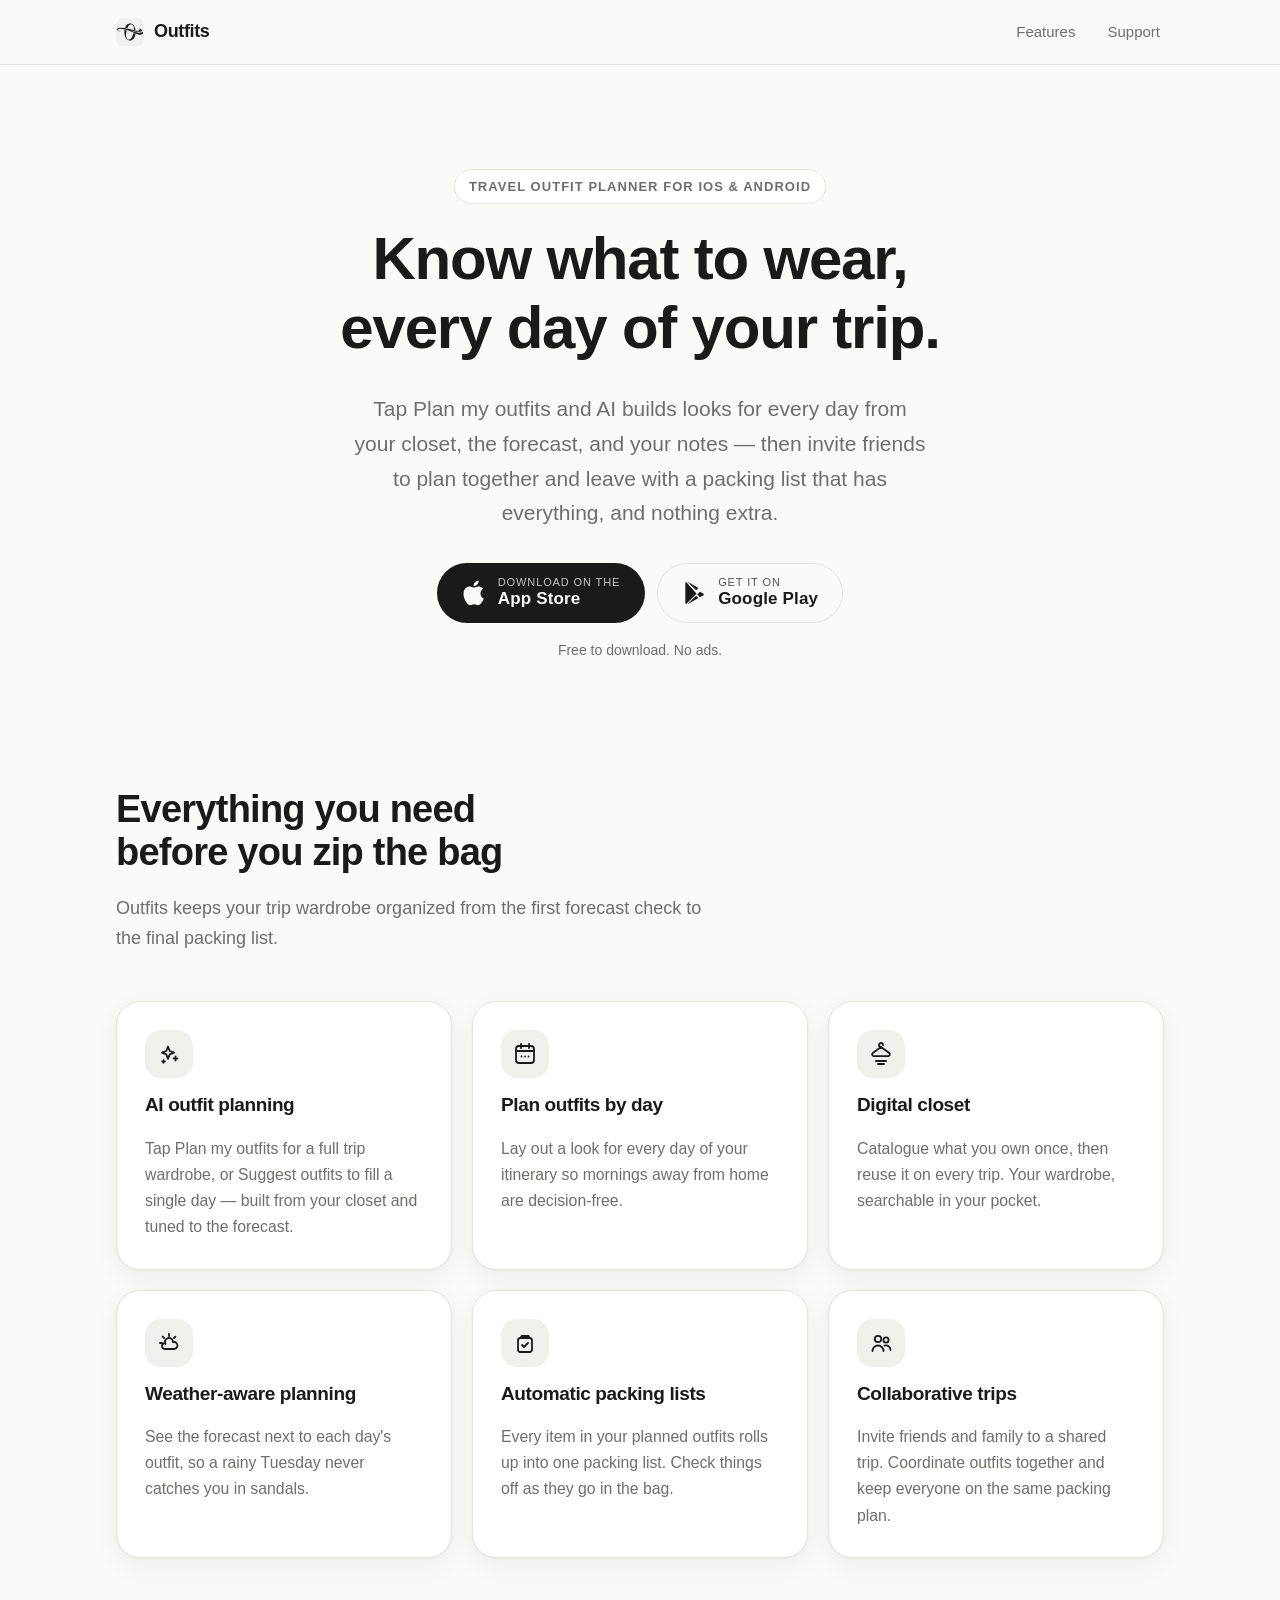
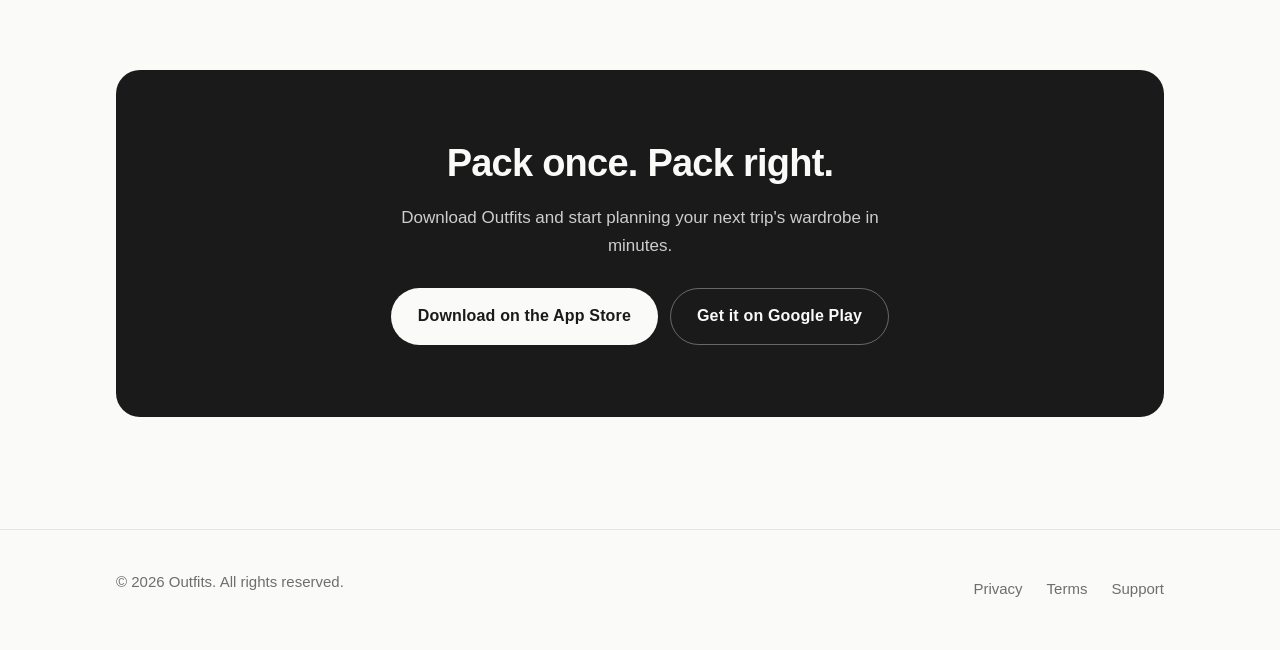
==== commit d787837c: "Highlight AI planning and live collaborative trips on the homepage. Co-authored-by: Cursor <cursorag" ====
--- a/index.html
+++ b/index.html
@@ -4,7 +4,7 @@
   <meta charset="utf-8">
   <meta name="viewport" content="width=device-width, initial-scale=1">
   <title>Outfits — Plan what to wear on every trip</title>
-  <meta name="description" content="Outfits is a travel outfit planner for iOS and Android. Plan outfits for every day of a trip, organize your closet, check the forecast, and pack exactly what you need.">
+  <meta name="description" content="Outfits is a travel outfit planner for iOS and Android. Let AI plan looks for every day of your trip, invite friends to collaborate, check the forecast, and pack exactly what you need.">
   <link rel="canonical" href="https://outfitstravel.app/">
 
   <meta name="theme-color" content="#fafaf8" media="(prefers-color-scheme: light)">
@@ -19,15 +19,14 @@
   <meta property="og:type" content="website">
   <meta property="og:site_name" content="Outfits">
   <meta property="og:title" content="Outfits — Plan what to wear on every trip">
-  <meta property="og:description" content="Plan outfits for every day of a trip, organize your closet, check the forecast, and pack exactly what you need.">
+  <meta property="og:description" content="Let AI plan looks for every day of your trip, invite friends to collaborate, check the forecast, and pack exactly what you need.">
   <meta property="og:url" content="https://outfitstravel.app/">
-  <!-- TODO: Create a 1200x630 social preview image and place it at /assets/og-image.png -->
   <meta property="og:image" content="https://outfitstravel.app/assets/og-image.png">
 
   <!-- Twitter Card -->
   <meta name="twitter:card" content="summary_large_image">
   <meta name="twitter:title" content="Outfits — Plan what to wear on every trip">
-  <meta name="twitter:description" content="Plan outfits for every day of a trip, organize your closet, check the forecast, and pack exactly what you need.">
+  <meta name="twitter:description" content="Let AI plan looks for every day of your trip, invite friends to collaborate, check the forecast, and pack exactly what you need.">
   <meta name="twitter:image" content="https://outfitstravel.app/assets/og-image.png">
 
   <link rel="stylesheet" href="/styles.css">
@@ -55,9 +54,9 @@
       <p class="hero__eyebrow fade-up">Travel outfit planner for iOS &amp; Android</p>
       <h1 class="fade-up">Know what to wear,<br>every day of your trip.</h1>
       <p class="hero__lede fade-up fade-up--late">
-        Outfits helps travellers decide what to wear and what to pack.
-        Plan an outfit for each day, check it against the forecast, and
-        leave with a packing list that has everything — and nothing extra.
+        Tap Plan my outfits and AI builds looks for every day from your closet,
+        the forecast, and your notes — then invite friends to plan together and
+        leave with a packing list that has everything, and nothing extra.
       </p>
       <div class="btn-row fade-up fade-up--late">
         <a class="btn btn--primary btn--store" href="https://apps.apple.com/us/app/outfits-travel-clothing-plans/id6467569577">
@@ -92,7 +91,7 @@
             </svg>
           </div>
           <h3>AI outfit planning</h3>
-          <p>Tap "Plan my outfits" and let the app draft a look for every day of your trip — built from your closet and tuned to the forecast, all in one press.</p>
+          <p>Tap Plan my outfits for a full trip wardrobe, or Suggest outfits to fill a single day — built from your closet and tuned to the forecast.</p>
         </article>
 
         <article class="card reveal">
@@ -142,7 +141,6 @@
         </article>
 
         <article class="card reveal">
-          <span class="tag">Coming soon</span>
           <div class="card__icon">
             <svg viewBox="0 0 24 24" fill="none" stroke="currentColor" stroke-width="1.8" stroke-linecap="round" stroke-linejoin="round" aria-hidden="true">
               <circle cx="9" cy="8" r="3.2"/>
@@ -152,7 +150,7 @@
             </svg>
           </div>
           <h3>Collaborative trips</h3>
-          <p>Plan together with friends and family. Share a trip, coordinate outfits, and split the packing.</p>
+          <p>Invite friends and family to a shared trip. Coordinate outfits together and keep everyone on the same packing plan.</p>
         </article>
       </div>
     </section>
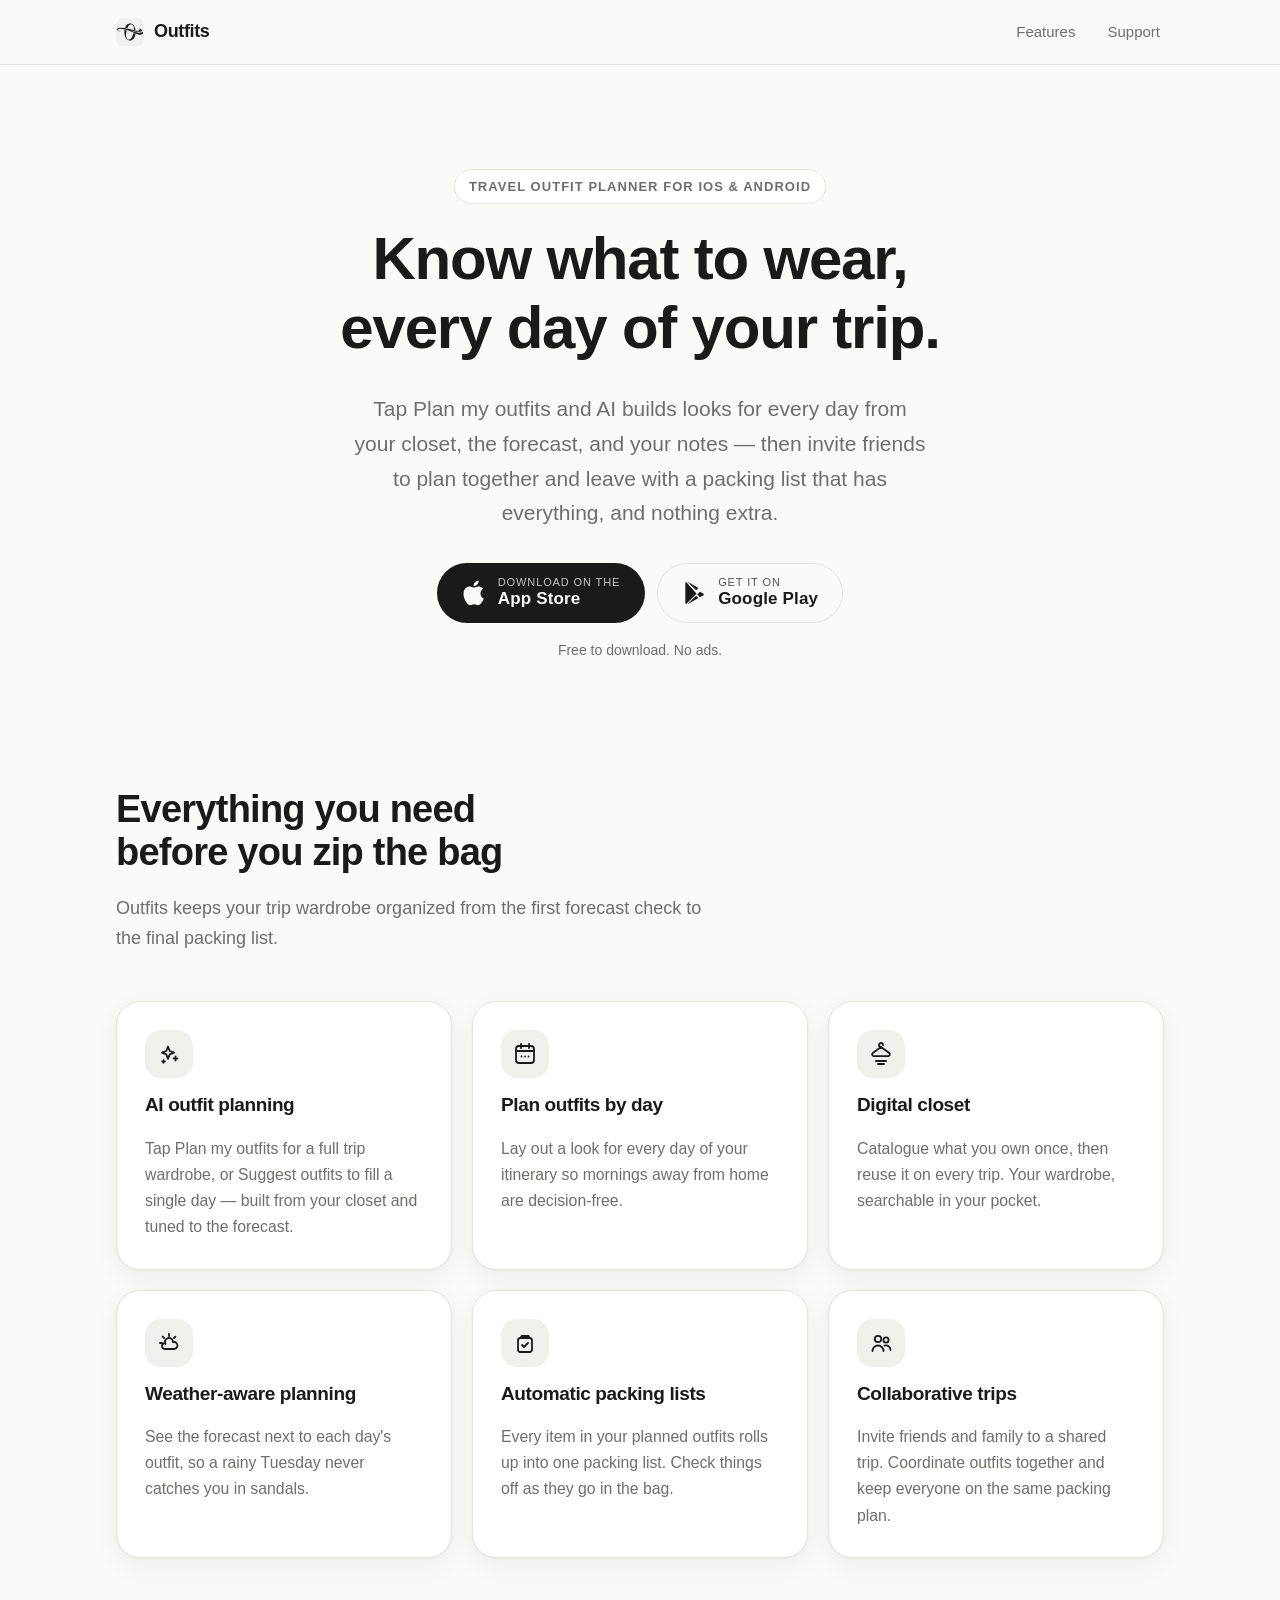
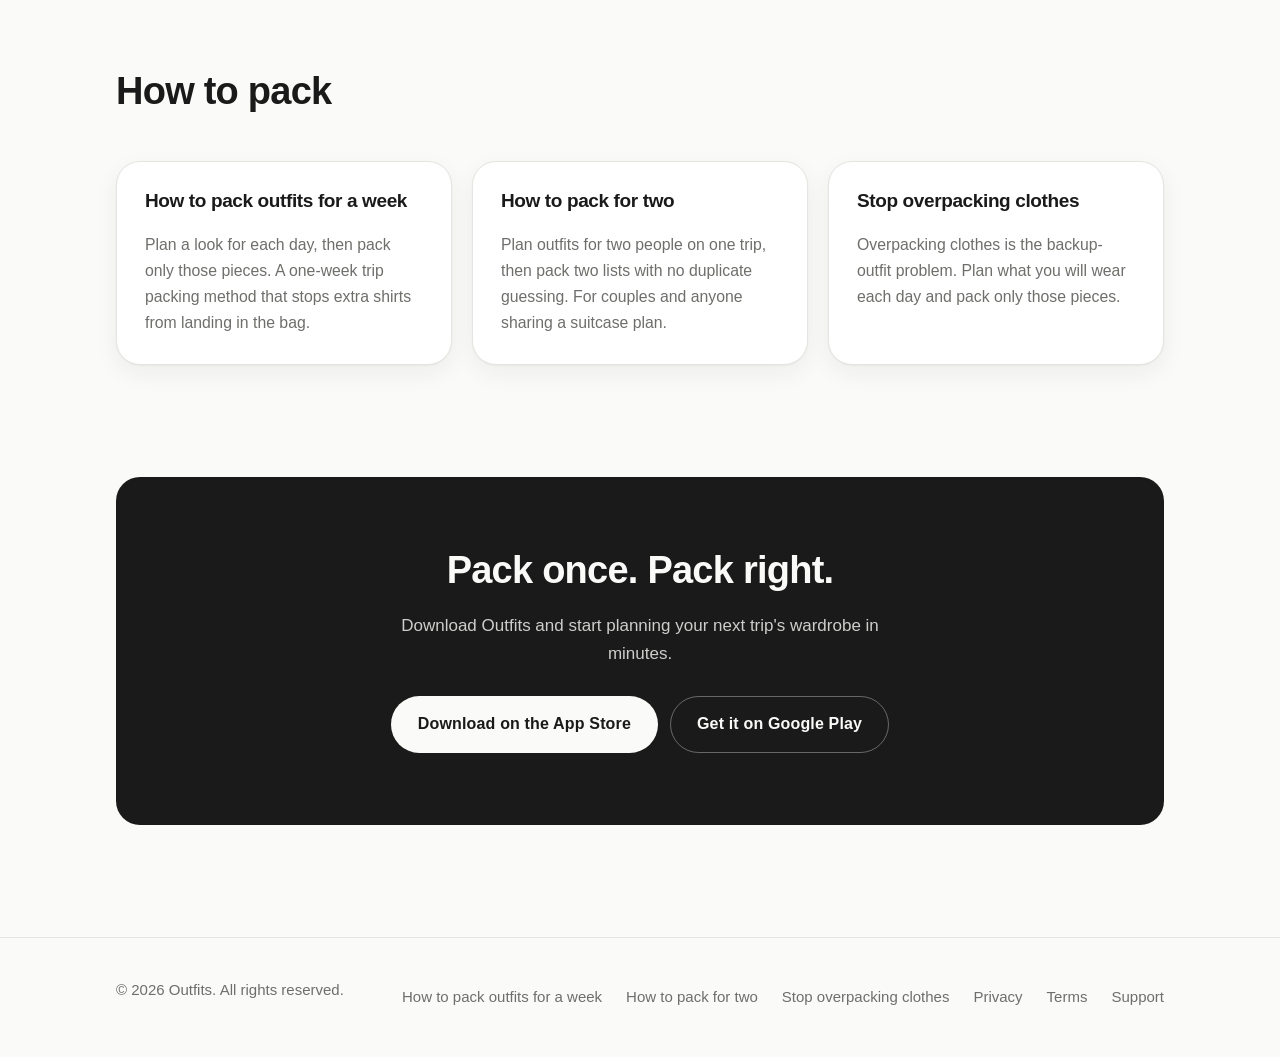
==== commit 8166d9d9: "Add three standalone packing pages for search. Create /pack-outfits-for-a-week, /pack-for-two, and /" ====
--- a/index.html
+++ b/index.html
@@ -155,6 +155,27 @@
       </div>
     </section>
 
+    <!-- Packing pages -->
+    <section id="packing" class="section container" aria-labelledby="packing-title">
+      <div class="section__header reveal">
+        <h2 id="packing-title">How to pack</h2>
+      </div>
+      <div class="feature-grid">
+        <a class="card reveal" href="/pack-outfits-for-a-week/">
+          <h3>How to pack outfits for a week</h3>
+          <p>Plan a look for each day, then pack only those pieces. A one-week trip packing method that stops extra shirts from landing in the bag.</p>
+        </a>
+        <a class="card reveal" href="/pack-for-two/">
+          <h3>How to pack for two</h3>
+          <p>Plan outfits for two people on one trip, then pack two lists with no duplicate guessing. For couples and anyone sharing a suitcase plan.</p>
+        </a>
+        <a class="card reveal" href="/stop-overpacking-clothes/">
+          <h3>Stop overpacking clothes</h3>
+          <p>Overpacking clothes is the backup-outfit problem. Plan what you will wear each day and pack only those pieces.</p>
+        </a>
+      </div>
+    </section>
+
     <!-- Closing CTA -->
     <section class="container" aria-labelledby="cta-title">
       <div class="cta-band reveal">
@@ -172,6 +193,9 @@
     <div class="container site-footer__inner">
       <p>&copy; <span data-year>2026</span> Outfits. All rights reserved.</p>
       <nav aria-label="Footer">
+        <a href="/pack-outfits-for-a-week/">How to pack outfits for a week</a>
+        <a href="/pack-for-two/">How to pack for two</a>
+        <a href="/stop-overpacking-clothes/">Stop overpacking clothes</a>
         <a href="/privacy/">Privacy</a>
         <a href="/terms/">Terms</a>
         <a href="/support/">Support</a>
--- a/styles.css
+++ b/styles.css
@@ -557,6 +557,35 @@
   color: var(--color-subtext);
 }
 
+.page-header .meta a {
+  color: inherit;
+  text-decoration: none;
+}
+
+.page-header .meta a:hover {
+  color: var(--color-text);
+  text-decoration: underline;
+}
+
+.page-related {
+  margin-top: 2rem;
+}
+
+.page-download {
+  margin-top: 2rem;
+  padding-top: 2rem;
+  border-top: 1px solid var(--color-divider);
+}
+
+.page-download .hero__note {
+  margin-bottom: 0;
+}
+
+a.card {
+  text-decoration: none;
+  color: inherit;
+}
+
 .prose {
   padding-top: clamp(2rem, 5vw, 3rem);
 }
